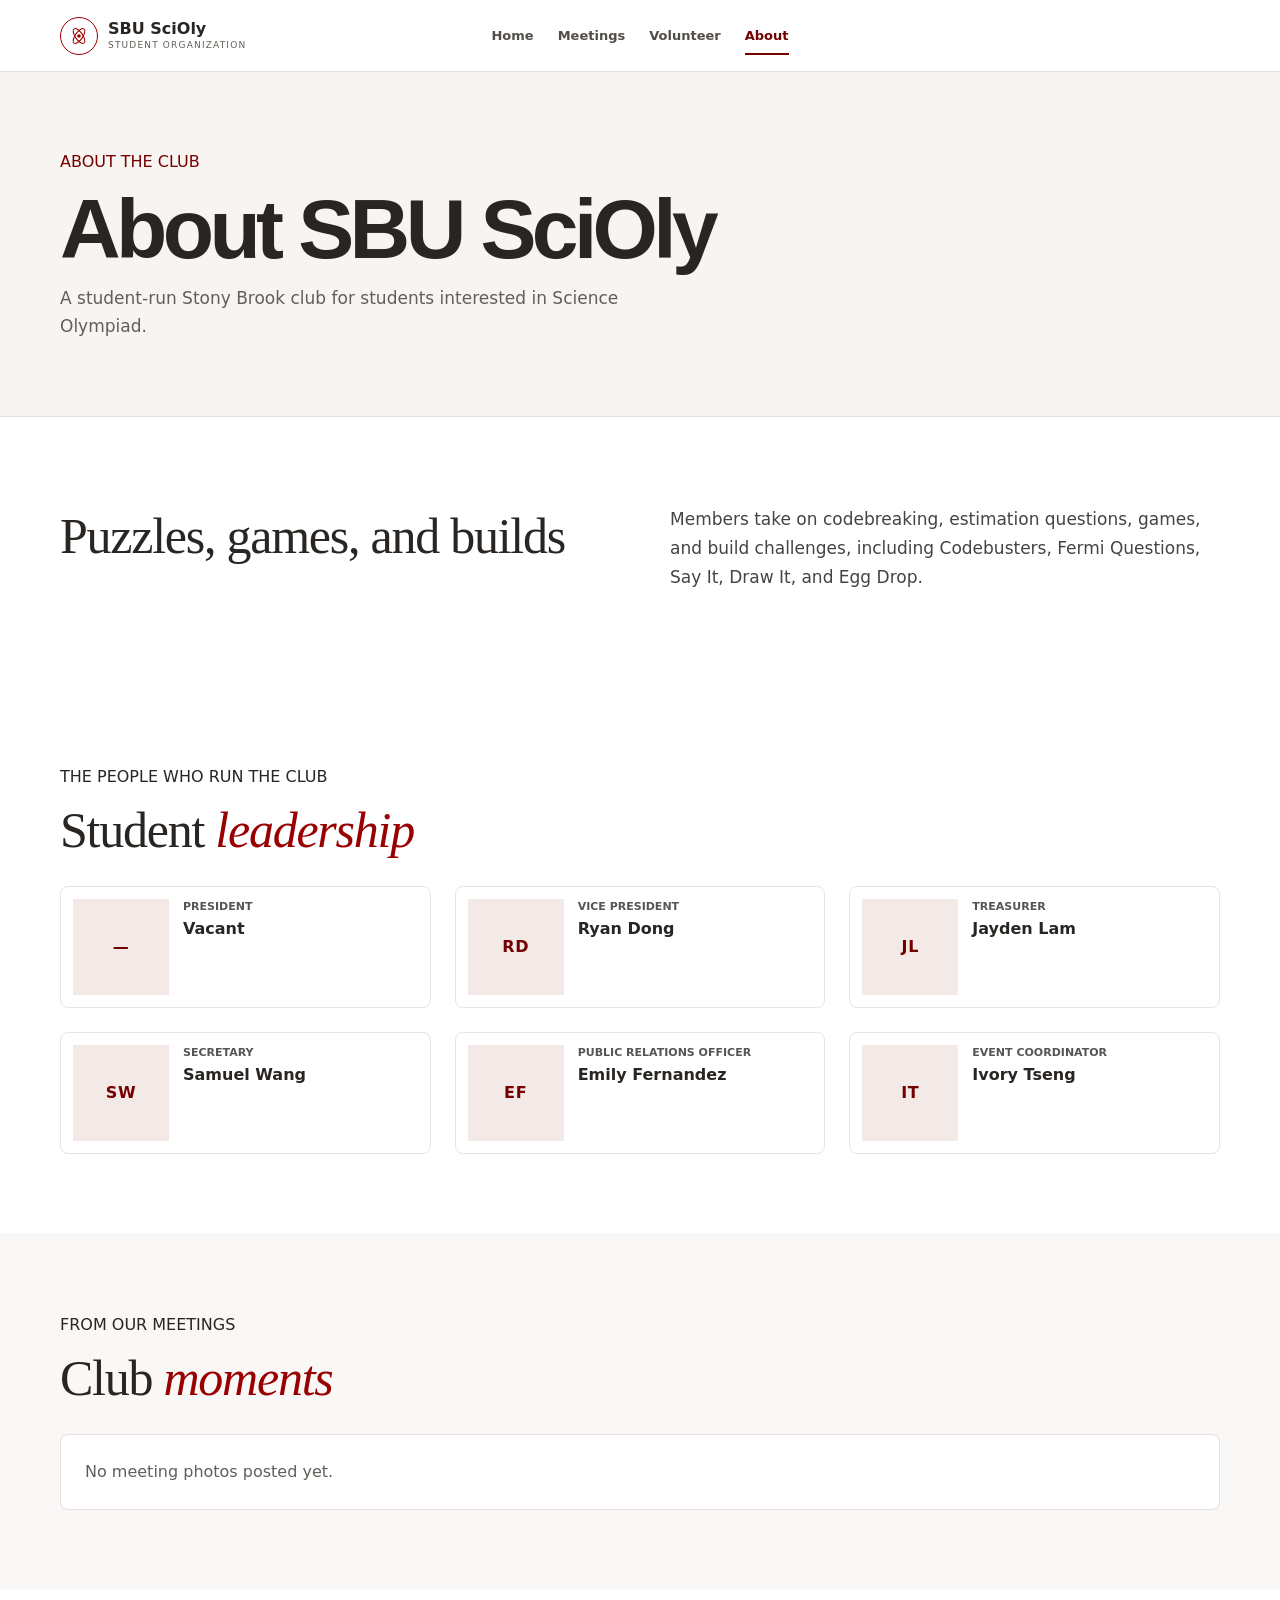
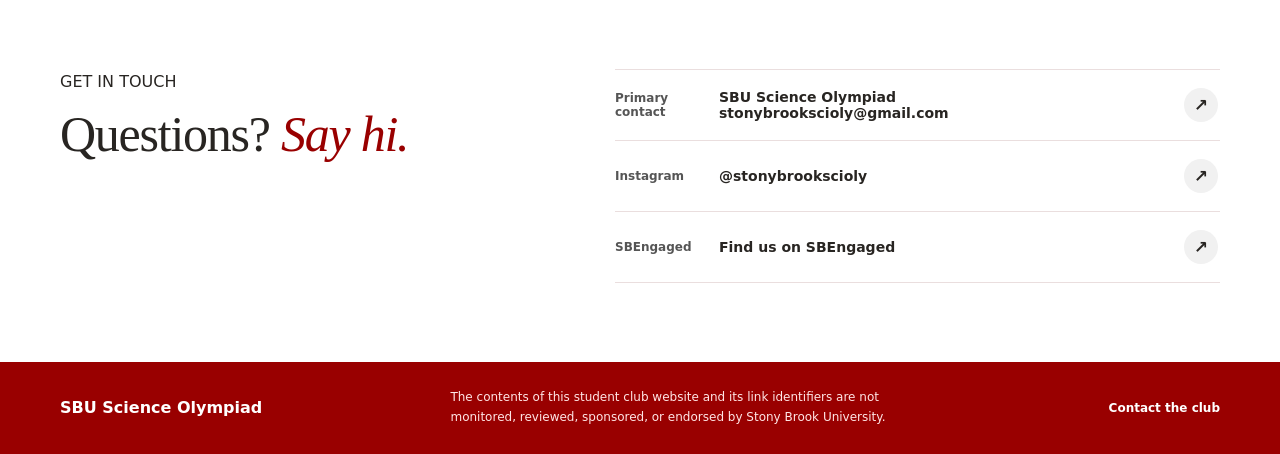
==== about.html @ 1d89c503 "website v2" ====
<!doctype html>
<html lang="en">
<head>
  <meta charset="utf-8"><meta name="viewport" content="width=device-width, initial-scale=1"><meta name="theme-color" content="#990000">
  <meta name="description" content="Meet the student leaders of SBU Science Olympiad and find ways to contact or follow the club.">
  <title>About | SBU Science Olympiad</title>
  <link rel="canonical" href="https://sbuscioly.club/about.html">
  <link rel="icon" href="./assets/favicon.svg" type="image/svg+xml"><link rel="stylesheet" href="./styles.css?v=f83a340f706c">
  <script defer src="./script.js?v=15e307775a57"></script><script defer src="./data/site.js?v=10992c5cd300"></script><script defer src="./data/officers.js?v=d4fd5090f748"></script><script defer src="./data/photos.js?v=62d3bacb96f0"></script><script defer src="./about-page.js?v=82315d81c790"></script>
</head>
<body>
  <a class="skip-link" href="#main">Skip to content</a>
  <!-- SHARED HEADER START -->
<header class="nav-shell">
  <a class="brand" href="./index.html" aria-label="SBU Science Olympiad home">
    <span class="brand-mark" aria-hidden="true"><svg viewBox="0 0 48 48" fill="none"><ellipse cx="24" cy="24" rx="19" ry="8.1" stroke="currentColor" stroke-width="2.3" transform="rotate(55 24 24)"></ellipse><ellipse cx="24" cy="24" rx="19" ry="8.1" stroke="currentColor" stroke-width="2.3" transform="rotate(-55 24 24)"></ellipse><circle cx="24" cy="24" r="4" fill="currentColor"></circle></svg></span>
    <span class="brand-name">SBU SciOly<small>Student organization</small></span>
  </a>
  <nav class="nav-links" aria-label="Main navigation">
    <a href="./index.html">Home</a>
    <a href="./meetings.html">Meetings</a>
    <a href="./volunteer.html">Volunteer</a>
    <a href="./about.html" aria-current="page">About</a>
  </nav>
  <button class="mobile-toggle" id="mobileToggle" type="button" aria-controls="mobileNav" aria-expanded="false" aria-label="Open navigation"><span></span><span></span></button>
</header>
<nav class="mobile-nav" id="mobileNav" aria-label="Mobile navigation" hidden>
  <a href="./index.html">Home</a>
  <a href="./meetings.html">Meetings</a>
  <a href="./volunteer.html">Volunteer</a>
  <a href="./about.html" aria-current="page">About</a>
</nav>
<!-- SHARED HEADER END -->
  <main id="main">
    <header class="page-intro"><div class="container"><p class="kicker">ABOUT THE CLUB</p><h1>About SBU SciOly</h1><p>A student-run Stony Brook club for students interested in Science Olympiad.</p></div></header>
    <section class="section"><div class="container about-layout"><div><h2>Puzzles, games, and builds</h2></div><div class="about-body"><p>Members take on codebreaking, estimation questions, games, and build challenges, including Codebusters, Fermi Questions, Say It, Draw It, and Egg Drop.</p></div></div></section>
    <section class="section leadership-section"><div class="container"><div class="section-heading"><p class="kicker">THE PEOPLE WHO RUN THE CLUB</p><h2>Student <em>leadership</em></h2></div><div class="officer-grid" id="officerGrid"><div class="eboard-empty"><p>Officer information will be added when it’s ready.</p></div></div></div></section>
    <section class="section photos-section" aria-labelledby="photos-title"><div class="container"><div class="section-heading"><p class="kicker">FROM OUR MEETINGS</p><h2 id="photos-title">Club <em>moments</em></h2></div><div class="photo-actual-grid" id="photoGallery"><p class="photo-gallery-empty">No meeting photos posted yet.</p></div></div></section>
    <section class="section contact-section" id="contact"><div class="container contact-layout"><div><p class="kicker">GET IN TOUCH</p><h2>Questions? <em>Say hi.</em></h2></div><div class="contact-links"><a class="contact-link" href="mailto:stonybrookscioly@gmail.com"><span>Primary contact</span><strong>SBU Science Olympiad<br>stonybrookscioly@gmail.com</strong><b aria-hidden="true">↗</b></a><a class="contact-link" href="https://www.instagram.com/stonybrookscioly/" id="instagramLink" target="_blank" rel="noopener noreferrer"><span>Instagram</span><strong>@stonybrookscioly</strong><b aria-hidden="true">↗</b></a><a class="contact-link" href="https://sbengaged.stonybrook.edu/club_signup" id="sbengagedLink" target="_blank" rel="noopener noreferrer"><span>SBEngaged</span><strong>Browse the campus club directory</strong><b aria-hidden="true">↗</b></a></div></div></section>
  </main>
  <!-- SHARED FOOTER START -->
<footer class="footer">
  <div class="container footer-inner">
    <strong>SBU Science Olympiad</strong>
    <p>The contents of this student club website and its link identifiers are not monitored, reviewed, sponsored, or endorsed by Stony Brook University.</p>
    <a href="./about.html#contact">Contact the club</a>
  </div>
</footer>
<!-- SHARED FOOTER END -->
</body>
</html>
---- styles.css ----
:root {
  --red: #990000;
  --red-dark: #750000;
  --ink: #282522;
  --muted: #625e59;
  --line: #eadede;
  --paper: #fff;
  --soft: #faf8f6;
  --wash: #f7f4f1;
  --card-radius: 8px;
  --space-1: 4px;
  --space-2: 8px;
  --space-3: 12px;
  --space-4: 16px;
  --space-6: 24px;
  --space-8: 32px;
  --space-12: 48px;
  --focus-ring: #1456a0;
  --content: 1160px;
}

*, *::before, *::after { box-sizing: border-box; }
html { scroll-behavior: smooth; scroll-padding-top: 76px; }
body { margin: 0; color: var(--ink); background: var(--paper); font-family: system-ui, -apple-system, BlinkMacSystemFont, "Segoe UI", sans-serif; -webkit-font-smoothing: antialiased; }
body.locked { overflow: hidden; }
a { color: inherit; text-decoration: none; }
button { font: inherit; cursor: pointer; }
button:disabled { cursor: default; opacity: .45; }
img { display: block; max-width: 100%; }
p, h1, h2, h3 { margin: 0; }
p { line-height: 1.65; }
a:focus-visible, button:focus-visible { outline: 3px solid var(--focus-ring); outline-offset: 3px; }
::selection { color: #fff; background: var(--red); }
[hidden] { display: none !important; }
.container { width: min(var(--content), calc(100% - 48px)); margin-inline: auto; }
.section { padding: clamp(60px, 6.2vw, 88px) 0; }

.skip-link { position: fixed; z-index: 1000; top: -70px; left: 16px; padding: 10px 14px; color: #111; background: #fff; border: 2px solid var(--red); }
.skip-link:focus { top: 8px; }

.nav-shell { position: sticky; z-index: 100; top: 0; display: grid; grid-template-columns: minmax(0, 1fr) auto minmax(0, 1fr); align-items: center; gap: 18px; width: 100%; min-height: 72px; margin: 0; padding: 8px max(24px, calc((100vw - var(--content)) / 2)); color: var(--ink); background: #fff; border: 0; border-bottom: 1px solid var(--line); border-radius: 0; }
.brand { display: flex; align-items: center; gap: 10px; white-space: nowrap; }
.brand-mark { display: grid; place-items: center; width: 38px; height: 38px; padding: 7px; color: var(--red); background: transparent; border: 1px solid currentColor; border-radius: 50%; }
.brand-name { display: flex; flex-direction: column; gap: 3px; font-size: 16px; font-weight: 700; line-height: 1.1; }
.brand-name small { color: var(--muted); font-size: 9px; font-weight: 500; letter-spacing: .13em; text-transform: uppercase; }
.nav-links { display: flex; align-items: center; justify-content: center; gap: 24px; margin: 0; padding: 0; background: transparent; border: 0; }
.nav-links a { padding: 12px 0 10px; color: #514d49; border-bottom: 2px solid transparent; font-size: 13px; font-weight: 600; }
.nav-links a:hover, .nav-links a.active, .nav-links a[aria-current="page"] { color: var(--red-dark); border-bottom-color: currentColor; }
.nav-cta { display: inline-flex; align-items: center; justify-self: end; justify-content: center; gap: 12px; min-height: 44px; padding: 0 16px; color: #fff; background: var(--red); border: 1px solid var(--red); border-radius: 5px; font-size: 12px; font-weight: 650; white-space: nowrap; transition: background-color .16s ease, border-color .16s ease, color .16s ease; }
.nav-cta:hover { color: #fff; background: var(--red-dark); border-color: var(--red-dark); }
.nav-contact { display: inline-flex; align-items: center; gap: 9px; padding: 9px 13px; color: var(--red-dark); border: 1px solid var(--red); font-size: 14px; font-weight: 600; }
.nav-contact:hover { color: #fff; background: var(--red); }
.mobile-toggle { display: none; width: 42px; height: 42px; align-items: center; justify-content: center; flex-direction: column; gap: 6px; border: 1px solid var(--line); background: #fff; border-radius: 5px; }
.mobile-toggle span { width: 19px; height: 2px; background: var(--red-dark); transition: transform .15s; }
.mobile-toggle[aria-expanded="true"] span:first-child { transform: translateY(4px) rotate(45deg); }
.mobile-toggle[aria-expanded="true"] span:last-child { transform: translateY(-4px) rotate(-45deg); }
.mobile-nav { position: fixed; z-index: 99; top: 72px; right: 0; left: 0; width: 100%; padding: 8px max(24px, calc((100vw - var(--content)) / 2)); color: var(--ink); background: #fff; border-bottom: 1px solid var(--line); }
.mobile-nav a { display: block; padding: 13px 14px; color: var(--ink); border-bottom: 1px solid var(--line); border-radius: 0; font-size: 15px; font-weight: 600; }
.mobile-nav a:last-child { border-bottom: 0; }
.mobile-nav a[aria-current="page"] { color: var(--red-dark); }
.mobile-nav .mobile-nav-cta { margin: 8px 0 4px; padding: 14px 16px; color: #fff; background: var(--red); border: 0; border-radius: 5px; text-align: center; }

.button { display: inline-flex; align-items: center; justify-content: flex-start; gap: 12px; min-height: 48px; padding: 9px 15px; border: 1px solid transparent; border-radius: 6px; font-size: 14px; font-weight: 650; transition: background-color .16s ease, color .16s ease, border-color .16s ease, transform .16s ease; }
.button:hover { transform: translateY(-1px); }
.button-primary { color: #fff; background: var(--red); }
.button-primary:hover { background: var(--red-dark); }
.button-secondary { color: var(--red-dark); background: transparent; border-color: #b97979; }
.button-secondary:hover { color: #fff; background: var(--red); border-color: var(--red); }
.button-icon { display: inline-flex; width: auto; height: auto; color: currentColor; background: transparent; border-radius: 0; font-size: 18px; line-height: 1; transition: transform .16s ease; }
.button:hover .button-icon { transform: translateX(2px); }
.text-link { padding: 10px 2px 8px; color: var(--red-dark); border-bottom: 1px solid #b88; font-size: 14px; font-weight: 600; }
.text-link span { margin-left: 8px; }

/* The same floating navigation component is used over the campus hero and content pages. */
.prisma-nav { position: absolute; z-index: 20; top: 0; left: 50%; width: min(var(--content), 100%); min-height: 76px; margin: 0; padding: 8px 0; color: #fff; background: transparent; border-bottom: 1px solid #ffffff70; border-radius: 0; transform: translateX(-50%); }
.prisma-nav .brand-mark { color: #fff; }
.prisma-nav .brand-name small { color: #f2dada; }
.prisma-nav .nav-links a { color: #fff; }
.prisma-nav .nav-links a:hover, .prisma-nav .nav-links a[aria-current="page"] { border-bottom-color: #fff; }
.prisma-nav .nav-cta { color: var(--red-dark); background: #fff; border-color: #fff; }
.prisma-nav .nav-cta:hover { color: #fff; background: var(--red); border-color: #fff; }
.prisma-nav .mobile-toggle { border-color: #ffffff90; background: transparent; }
.prisma-nav .mobile-toggle span { background: #fff; }
.prisma-hero { position: relative; isolation: isolate; display: flex; min-height: 100vh; min-height: 100svh; overflow: hidden; color: #f5f3eb; background: #111210; }
.prisma-campus { position: absolute; z-index: 0; inset: 0; margin: 0; overflow: hidden; }
.prisma-campus picture, .prisma-campus img { display: block; width: 100%; height: 100%; }
.prisma-campus img { object-fit: cover; object-position: 50% 50%; animation: prisma-campus-drift 36s ease-in-out infinite alternate; }
@keyframes prisma-campus-drift { from { transform: scale(1.03); } to { transform: scale(1.09) translate3d(-.2%, .25%, 0); } }
.prisma-photo-credit { position: absolute; z-index: 2; bottom: 14px; left: max(24px, calc((100vw - var(--content)) / 2)); max-width: calc(100% - 48px); color: #e5e1d9; font-size: 10px; line-height: 1.5; text-shadow: 0 1px 8px #000; }
.prisma-photo-credit a { text-decoration: underline; text-decoration-color: #ffffff80; text-underline-offset: 2px; }
.prisma-photo-credit a:hover { color: #fff; text-decoration-color: currentColor; }
.prisma-hero__overlay { position: absolute; z-index: 1; inset: 0; pointer-events: none; background: linear-gradient(90deg, #08090870 0%, #0a0a0a1c 48%, #08090870 100%), linear-gradient(0deg, #080908df 0%, #080908a8 24%, #08090834 56%, #08090854 100%); }
.prisma-hero__content { position: relative; z-index: 3; display: grid; grid-template-columns: minmax(0, 1fr) minmax(260px, 340px); align-items: end; gap: clamp(28px, 6vw, 84px); width: min(1440px, calc(100% - 64px)); margin: auto; padding-block: 150px clamp(44px, 7vh, 78px); }
.prisma-hero__title-block { min-width: 0; }
.prisma-hero__eyebrow { margin-bottom: clamp(14px, 2vw, 24px); color: #f0d9d8; font-size: 11px; font-weight: 650; letter-spacing: .18em; text-transform: uppercase; }
.prisma-hero__title { margin: 0; font-family: Arial, Helvetica, sans-serif; font-size: clamp(116px, 17vw, 250px); font-weight: 600; line-height: .86; letter-spacing: -.06em; }
.prisma-hero__title span { display: inline-block; padding: 0 .06em .08em 0; animation: prisma-word-arrive 420ms ease-out both; }
@keyframes prisma-word-arrive { from { opacity: 0; transform: translateY(.12em); } to { opacity: 1; transform: translateY(0); } }
.prisma-hero__support { max-width: 340px; justify-self: end; padding-bottom: 10px; }
.prisma-hero__support p { color: #e3e0d9; font-size: 14px; line-height: 1.7; text-shadow: 0 1px 10px #0009; }
.prisma-hero__support .prisma-hero__attendance { margin-top: 10px; color: #fff; font-size: 12px; }
.prisma-hero__details { display: flex; flex-wrap: wrap; gap: 6px 18px; margin-top: 18px; padding-top: 13px; color: #fff; border-top: 1px solid #ffffff75; font-size: 13px; font-weight: 650; line-height: 1.5; text-shadow: 0 1px 10px #0009; }
.prisma-hero__details span + span::before { content: "·"; margin-right: 18px; color: #f2c2c2; }
.prisma-hero__cta { display: inline-flex; align-items: center; justify-content: space-between; gap: 18px; min-height: 46px; margin-top: 22px; padding: 0 16px; color: #fff; background: var(--red); border: 1px solid var(--red); border-radius: 5px; font-size: 13px; font-weight: 650; transition: background-color .18s ease, border-color .18s ease; }
.prisma-hero__cta > span { color: currentColor; font-size: 17px; transition: transform .18s ease; }
.prisma-hero__cta:hover { background: var(--red-dark); border-color: var(--red-dark); }
.prisma-hero__cta:hover > span { transform: translateX(3px); }
.prisma-hero__cta:focus-visible { outline-color: #fff; }
.prisma-hero a:focus-visible, .prisma-nav a:focus-visible, .prisma-nav button:focus-visible { outline-color: #fff; }
.prisma-hero__secondary { display: inline-block; margin: 14px 0 0 12px; color: #fff; font-size: 13px; font-weight: 600; text-decoration: underline; text-decoration-color: #ffffff90; text-underline-offset: 4px; }
.prisma-hero__secondary:hover { text-decoration-color: currentColor; }
.home-upcoming { background: var(--wash); }
.page-intro { margin-top: 0; padding: clamp(52px, 6vw, 78px) 0; color: var(--ink); background: var(--wash); border-bottom: 1px solid var(--line); }
.page-intro .kicker { color: var(--red-dark); }
.page-intro h1 { max-width: 1000px; margin: 13px 0; font-family: Arial, Helvetica, sans-serif; font-size: clamp(46px, 7vw, 84px); font-weight: 600; line-height: .98; letter-spacing: -.055em; }
.page-intro > .container > p:last-child { max-width: 650px; color: var(--muted); font-size: 17px; line-height: 1.65; }

.section-heading { margin-bottom: 28px; }
.split-heading { display: flex; align-items: end; justify-content: space-between; gap: 30px; }
.split-heading > p { max-width: 420px; color: #555; font-size: 16px; line-height: 1.6; }
h2 { margin-top: 12px; font-family: Georgia, "Times New Roman", serif; font-size: clamp(34px, 4vw, 50px); line-height: 1.1; font-weight: 500; letter-spacing: -.025em; }
h2 em { color: var(--red); font-style: italic; }
.meeting-section, .gallery-section, .photos-section, .about-section, .contact-section { background: #fff; }
.more-link { margin-top: 22px; font-size: 15px; font-weight: 600; }
.more-link a { color: var(--red-dark); text-decoration: underline; text-underline-offset: 3px; }
.more-link a:hover { color: #4c0000; }
.text-inline-link { color: var(--red-dark); font-weight: 650; text-decoration: underline; text-underline-offset: 3px; }
.text-inline-link:hover { color: #4c0000; }
.archive-section { background: var(--wash); }
.meeting-grid { display: grid; grid-template-columns: .8fr 1.2fr; gap: 20px; align-items: stretch; }
.weekly-card { display: flex; flex-direction: column; min-height: 0; padding: 30px; background: #fff; border: 1px solid var(--line); border-top: 4px solid var(--red); border-radius: var(--card-radius); }
.weekly-big { margin: 0 0 22px; color: var(--red-dark); font-size: clamp(36px, 4vw, 50px); line-height: 1.1; font-weight: 700; letter-spacing: -.03em; }
.weekly-details { display: flex; flex-wrap: wrap; gap: 32px; margin-bottom: 22px; }
.weekly-details div { display: flex; flex-direction: column; gap: 3px; }
.weekly-details small { color: #666; font-size: 11px; font-weight: 700; letter-spacing: .06em; }
.weekly-details strong { font-size: 16px; }
.weekly-card .button { align-self: flex-start; }
.micro-note { max-width: 320px; margin-top: auto; padding-top: 24px; color: #666; font-size: 13px; }
.next-event { display: grid; grid-template-columns: 1fr .72fr; min-height: 340px; overflow: hidden; color: #fff; background: #4a1423; border: 1px solid #672536; border-radius: var(--card-radius); }
.next-copy { display: flex; flex-direction: column; align-items: flex-start; padding: 28px; }
.next-copy h3 { margin: 0 0 10px; font-size: clamp(25px, 3vw, 36px); line-height: 1.15; font-weight: 700; }
.next-copy p { color: #f0dbe0; }
.next-date { color: #fff !important; font-weight: 700; }
.next-poster { display: flex; align-items: center; justify-content: center; min-height: 340px; padding: 16px; overflow: hidden; background: #3a101c; }
.next-poster img { width: 100%; height: 100%; max-height: 350px; object-fit: contain; }
.next-pending { grid-column: 1 / -1; padding: 28px; background: var(--wash); }
.next-pending h3 { margin: 0 0 10px; font-family: Georgia, "Times New Roman", serif; font-size: clamp(26px, 3vw, 36px); line-height: 1.14; font-weight: 500; }
.next-pending p { max-width: 480px; color: var(--muted); }
.next-event:has(.next-pending) { color: var(--ink); background: var(--wash); border-color: var(--line); }
.next-event:has(.next-pending) { min-height: 220px; }
.next-event:has(.next-pending) .next-pending { padding: clamp(24px, 4vw, 38px); background: var(--wash); }
.empty-state-link { display: inline-flex; align-items: center; gap: 8px; margin-top: 20px; padding: 10px 12px; color: var(--red-dark); background: #fff; border-radius: 5px; font-size: 13px; font-weight: 650; }
.empty-state-link:hover { color: #fff; background: var(--red); }
.missing-poster { padding: 22px; color: var(--red-dark); text-align: center; font-size: 14px; }
#gbm-calendar-actions { display: flex; flex-wrap: wrap; align-items: center; gap: .65rem; margin-top: 1.25rem; }
#gbm-calendar-actions:empty { display: none; }
.calendar-label { flex-basis: 100%; font-size: .9rem; font-weight: 600; }
.calendar-link { display: inline-flex; align-items: center; justify-content: center; min-height: 42px; padding: .65rem .9rem; color: var(--red-dark); background: #fff; border: 1px solid var(--red); border-radius: 7px; font: inherit; font-size: .9rem; font-weight: 600; line-height: 1.3; text-align: center; }
.calendar-link:hover { color: #fff; background: var(--red); }
.calendar-note { flex-basis: 100%; color: #626262; font-size: .78rem; line-height: 1.5; }

.poster-grid { display: grid; grid-template-columns: repeat(3, minmax(0, 1fr)); gap: 20px; }
.poster-card { min-width: 0; }
.poster-card { transition: transform .2s ease; }
.poster-card:hover { transform: translateY(-4px); }
.poster-click { position: relative; display: block; width: 100%; aspect-ratio: 4 / 5.15; padding: 9px; overflow: hidden; background: #fff; border: 1px solid #e4d7d4; border-radius: var(--card-radius); text-align: left; transition: border-color .2s ease; }
.poster-click:hover, .poster-click:focus-visible { border-color: #a56b6b; }
.poster-image-area { position: relative; display: grid; place-items: center; width: 100%; height: 100%; overflow: hidden; background: #f3eeeb; border-radius: 7px; }
.poster-image-area img { width: 100%; height: 100%; object-fit: contain; transition: transform .28s ease; }
.poster-click:hover .poster-image-area img { transform: scale(1.025); }
.poster-cover-tint { position: absolute; inset: 0; pointer-events: none; opacity: 0; background: linear-gradient(180deg, transparent 54%, #210c13a6); transition: opacity .18s ease; }
.poster-click:hover .poster-cover-tint, .poster-click:focus-visible .poster-cover-tint { opacity: 1; }
.poster-zoom { position: absolute; right: 14px; bottom: 14px; display: grid; place-items: center; width: 38px; height: 38px; color: var(--red-dark); background: #fff; border-radius: 4px; font-size: 19px; opacity: 0; transform: translateY(5px); transition: opacity .18s ease, transform .18s ease; }
.poster-click:hover .poster-zoom, .poster-click:focus-visible .poster-zoom { opacity: 1; transform: none; }
.poster-info { display: flex; justify-content: space-between; align-items: flex-start; gap: 12px; padding: 13px 3px 2px; }
.poster-info h3 { margin-top: 4px; font-size: 17px; font-weight: 700; }
.poster-info small { color: var(--red-dark); font-size: 12px; font-weight: 700; }
.poster-info > span { max-width: 48%; padding: 5px 9px; color: #68515a; background: #f6f0ef; border: 1px solid #e9dddb; border-radius: 99px; font-size: 11px; line-height: 1.35; text-align: center; }
.gallery-empty { color: #555; }
.other-events { display: flex; flex-wrap: wrap; align-items: center; gap: 12px 20px; margin-top: 32px; padding: 18px 0; border-block: 1px solid var(--line); }
.other-events .small-label { color: #555; font-size: 12px; font-weight: 700; letter-spacing: .05em; }
.event-chip { padding: 6px 9px; color: #444; border: 1px solid var(--line); font-size: 13px; }

.poster-dialog { width: min(960px, calc(100% - 28px)); max-width: none; max-height: min(94vh, 1000px); padding: 0; overflow: hidden; color: var(--ink); background: #fff; border: 1px solid var(--line); border-radius: 14px; }
.poster-dialog::backdrop { background: #000b; }
.dialog-bar, .dialog-bottom { display: flex; align-items: center; justify-content: space-between; gap: 20px; padding: 14px 18px; }
.dialog-bar { border-bottom: 1px solid var(--line); }
.dialog-bar span { color: #666; font-size: 11px; font-weight: 700; letter-spacing: .07em; }
.dialog-bar h3 { margin: 4px 0; font-size: 19px; }
.dialog-bar small { color: #666; }
.dialog-close, .dialog-bottom button { min-height: 40px; padding: 8px 12px; background: #fff; border: 1px solid var(--line); }
.dialog-close:hover, .dialog-bottom button:hover:not(:disabled) { color: #fff; background: var(--red); border-color: var(--red); }
.dialog-image-wrap { display: grid; place-items: center; height: min(68vh, 740px); padding: 12px; background: #222; }
.dialog-image-wrap img { max-width: 100%; max-height: 100%; object-fit: contain; }
.dialog-bottom { border-top: 1px solid var(--line); }
.dialog-bottom span { color: #555; font-size: 13px; }
.dialog-bottom > div { display: flex; gap: 8px; }

.photo-grid { display: grid; grid-template-columns: 1fr 1fr; align-items: center; gap: 52px; }
.photos-section { background: var(--soft); }
.photo-grid h2 { max-width: 440px; }
.sub-copy { max-width: 470px; margin-top: 14px; color: #555; font-size: 16px; }
.photo-preview { min-height: 200px; padding: 28px; background: #fff; border: 1px solid var(--line); }
.photo-decor { display: none; }
.photo-preview strong { font-size: 20px; }
.photo-preview p { max-width: 360px; margin-top: 9px; color: #555; font-size: 14px; }
.photo-actual-grid { display: grid; grid-template-columns: repeat(2, minmax(0, 1fr)); gap: 13px; }
.photo-actual-grid figure { margin: 0; }
.photo-actual-grid img { width: 100%; aspect-ratio: 4 / 3; object-fit: cover; }
.photo-actual-grid figcaption { margin-top: 5px; color: var(--muted); font-size: 12px; }
.photo-item { min-width: 0; margin: 0; }
.photo-item img { width: 100%; aspect-ratio: 4 / 3; object-fit: cover; border-radius: 8px; }
.photo-item figcaption { margin-top: 7px; color: var(--muted); font-size: 13px; line-height: 1.5; }
.photo-gallery-empty { grid-column: 1 / -1; padding: 24px; color: var(--muted); background: #fff; border: 1px solid var(--line); border-radius: var(--card-radius); }
.photo-unavailable { display: grid; place-items: center; width: 100%; aspect-ratio: 4 / 3; color: var(--muted); background: #f3eeeb; border-radius: 8px; }

.volunteer-section { color: var(--ink); background: var(--wash); }
.volunteer-layout { display: grid; grid-template-columns: 1fr 1fr; gap: 72px; }
.volunteer-section h2 em { color: var(--red); }
.kicker-light { color: var(--red-dark); }
.volunteer-copy { max-width: 420px; margin-top: 20px; color: #555; font-size: 16px; }
.volunteer-cta { background: var(--wash); }
.volunteer-cta h2 { margin: 0 0 8px; }
.volunteer-timeline { margin-top: 12px; padding-left: 22px; border-left: 1px solid #ccc; }
.timeline-item { position: relative; margin-bottom: 16px; padding: 20px; background: #fff; border: 1px solid var(--line); border-radius: var(--card-radius); }
.timeline-item:last-child { margin-bottom: 0; }
.timeline-item::before { position: absolute; top: 27px; left: -28px; width: 11px; height: 11px; content: ""; background: var(--red); border: 2px solid #f6f6f6; border-radius: 50%; }
.timeline-top { display: flex; align-items: center; justify-content: space-between; gap: 15px; }
.timeline-top small { color: #555; font-size: 12px; font-weight: 700; }
.timeline-status { padding: 6px 10px; color: #333; background: #f7f7f7; border: 1px solid var(--line); border-radius: 99px; font-size: 12px; font-weight: 600; }
.timeline-item h3 { margin: 16px 0 7px; font-size: 22px; font-weight: 700; }
.timeline-item p, .timeline-empty { color: #555; font-size: 14px; }

.about-layout { display: grid; grid-template-columns: 1fr 1fr; gap: 60px; }
.about-body > p { padding: 8px 0 14px; color: #444; font-size: 17px; line-height: 1.7; }
.about-detail { display: flex; gap: 20px; padding: 20px 0; border-top: 1px solid var(--line); }
.about-detail > span { padding-top: 2px; color: var(--red); font-size: 16px; }
.about-detail strong { font-size: 17px; }
.about-detail p { margin-top: 7px; color: #555; font-size: 13px; }
.eboard-wrap { margin-top: 62px; padding-top: 30px; border-top: 1px solid var(--line); }
.eboard-head { display: flex; align-items: end; justify-content: space-between; gap: 25px; }
.eboard-head .kicker { font-size: 11px; }
.eboard-head h3 { margin-top: 8px; font-size: 25px; }
.coming-pill { padding: 7px 10px; color: #444; background: #f5f5f5; border: 1px solid var(--line); font-size: 12px; }
.eboard-empty { display: flex; align-items: center; gap: 16px; margin-top: 22px; padding: 22px; color: #555; background: #fff; border: 1px solid var(--line); border-radius: var(--card-radius); }
.eboard-empty span { color: var(--red); font-size: 25px; }
.eboard-empty p { font-size: 13px; }
.officer-grid:has(.officer-card) { --photo-size: 96px; display: grid; grid-template-columns: repeat(3, minmax(0, 1fr)); align-items: start; gap: 24px; margin-top: 24px; }
.officer-card { display: grid; grid-template-columns: var(--photo-size) minmax(0, 1fr); grid-template-rows: min-content min-content min-content; align-content: center; align-items: center; gap: 5px 14px; min-width: 0; min-height: var(--photo-size); padding: 12px; overflow-wrap: anywhere; background: #fff; border: 1px solid #e9e2df; border-radius: var(--card-radius); }
.officer-card img, .officer-avatar { grid-column: 1; grid-row: 1 / 4; width: var(--photo-size); height: var(--photo-size); background: #f3e9e7; }
.officer-card img { object-fit: cover; object-position: center 30%; }
.officer-avatar { display: grid; place-items: center; color: var(--red-dark); font-size: 16px; font-weight: 700; letter-spacing: .04em; }
.officer-role { grid-column: 2; grid-row: 1; color: #555; font-size: 11px; font-weight: 700; line-height: 1.4; text-transform: uppercase; }
.officer-card strong { grid-column: 2; grid-row: 2; font-size: 16px; line-height: 1.3; }
.officer-social { grid-column: 2; grid-row: 3; justify-self: start; align-self: start; margin-top: 3px; color: var(--red-dark); font-size: 12px; text-decoration: underline; text-underline-offset: 3px; }

.contact-layout { display: grid; grid-template-columns: .9fr 1.1fr; gap: 60px; }
.contact-links { border-top: 1px solid var(--line); }
.contact-link { display: grid; grid-template-columns: 90px minmax(0, 1fr) 36px; align-items: center; gap: 14px; padding: 18px 0; border-bottom: 1px solid var(--line); }
.contact-link:hover { color: var(--red); }
.contact-link > span { color: #555; font-size: 12px; font-weight: 600; }
.contact-link strong { overflow-wrap: anywhere; font-size: 14px; }
.contact-link b { display: grid; place-items: center; width: 34px; height: 34px; background: #f1f1f1; border-radius: 50%; font-size: 17px; }
.footer { padding: 26px 0; color: #fff; background: var(--red); }
.footer-inner { display: flex; align-items: center; justify-content: space-between; gap: 30px; }
.footer-inner > strong { white-space: nowrap; font-size: 16px; }
.footer-inner > strong span { color: #fff; }
.footer-inner p { max-width: 470px; color: #ffe5e5; font-size: 12px; }
.footer-inner a { white-space: nowrap; font-size: 12px; font-weight: 700; text-underline-offset: 3px; }
.footer-inner a:hover { text-decoration: underline; }

@media (max-width: 1050px) {
  .officer-grid:has(.officer-card) { grid-template-columns: repeat(2, minmax(0, 1fr)); }
}
@media (max-width: 900px) {
  .nav-shell { grid-template-columns: minmax(0, 1fr) auto; min-height: 64px; padding-inline: 24px; }
  .nav-shell .nav-links, .nav-shell .nav-cta { display: none; }
  .nav-shell .mobile-toggle { display: flex; margin-left: auto; }
  .prisma-nav { min-height: 68px; padding-inline: 24px; }
  .prisma-hero__content { grid-template-columns: 1fr; gap: 20px; width: min(1280px, calc(100% - 48px)); padding-block: 150px 52px; }
  .prisma-hero__title { font-size: clamp(96px, 16vw, 144px); letter-spacing: -.055em; }
  .prisma-hero__support { max-width: 520px; justify-self: start; padding-bottom: 0; }
  .split-heading { display: block; }
  .split-heading > p { margin-top: 14px; }
  .volunteer-layout { gap: 42px; }
}
@media (max-width: 840px) {
  .meeting-grid { grid-template-columns: 1fr; }
}
@media (max-width: 760px) {
  html { scroll-padding-top: 64px; }
  .container { width: calc(100% - 36px); }
  .section { padding: 54px 0; }
  .nav-shell { top: 0; width: 100%; min-height: 60px; margin-top: 0; padding: 6px 18px; }
  .prisma-nav { top: 0; width: 100%; min-height: 64px; padding: 6px 18px; }
  .mobile-nav { top: 60px; padding-inline: 18px; }
  .brand-name { font-size: 14px; }
  .prisma-hero__content { width: calc(100% - 36px); gap: 24px; padding-block: 132px 42px; }
  .prisma-campus img { object-position: center; }
  .prisma-hero__title { font-size: clamp(96px, 21vw, 150px); letter-spacing: -.05em; }
  .prisma-hero__support { max-width: 440px; }
  .prisma-photo-credit { bottom: 12px; left: 18px; max-width: calc(100% - 36px); font-size: 9px; }
  .prisma-hero__support p { font-size: 13px; }
  .prisma-hero__cta { margin-top: 16px; }
  .prisma-hero__secondary { margin-left: 8px; }
  .meeting-grid, .next-event, .photo-grid, .volunteer-layout, .about-layout, .contact-layout { grid-template-columns: 1fr; }
  .next-poster { min-height: 240px; max-height: 380px; }
  .next-poster img { max-height: 340px; }
  .poster-grid { grid-template-columns: repeat(2, minmax(0, 1fr)); gap: 14px; }
  .poster-info { display: block; }
  .poster-info > span { display: block; max-width: none; margin-top: 5px; text-align: left; }
  .photo-grid, .volunteer-layout, .about-layout, .contact-layout { gap: 28px; }
  .volunteer-timeline { margin-left: 6px; }
  .officer-grid:has(.officer-card) { grid-template-columns: 1fr; gap: 18px; }
  .footer-inner { align-items: flex-start; flex-direction: column; gap: 12px; }
}
@media (max-width: 420px) {
  .prisma-hero__content { padding-block: 122px 34px; }
  .prisma-hero__title { font-size: clamp(84px, 21.5vw, 108px); letter-spacing: -.045em; }
  .prisma-hero__eyebrow { margin-bottom: 18px; font-size: 9px; }
  .poster-grid { grid-template-columns: repeat(2, minmax(0, 1fr)); gap: 12px; }
  .poster-info { display: flex; }
  .contact-link { grid-template-columns: 72px minmax(0, 1fr) 32px; gap: 8px; }
  .dialog-bar, .dialog-bottom { padding: 12px; }
}
@media (max-width: 360px) {
  .prisma-hero__title { font-size: 84px; letter-spacing: -.04em; }
  .prisma-hero__secondary { display: block; margin: 12px 0 0; }
}
@media (prefers-reduced-motion: reduce) {
  html { scroll-behavior: auto; }
  *, *::before, *::after { scroll-behavior: auto !important; transition-duration: .01ms !important; animation-duration: .01ms !important; animation-iteration-count: 1 !important; }
  .prisma-campus img { animation: none; }
  .prisma-hero__title span { clip-path: none; transform: none; animation: none; }
}

@media (prefers-reduced-motion: no-preference) {
  @view-transition { navigation: auto; }
  ::view-transition-old(root) { animation: page-leave 130ms ease-out both; }
  ::view-transition-new(root) { animation: page-arrive 180ms ease-out both; }
  @keyframes page-leave { to { opacity: 0; transform: translateY(-3px); } }
  @keyframes page-arrive { from { opacity: 0; transform: translateY(4px); } to { opacity: 1; transform: translateY(0); } }
}
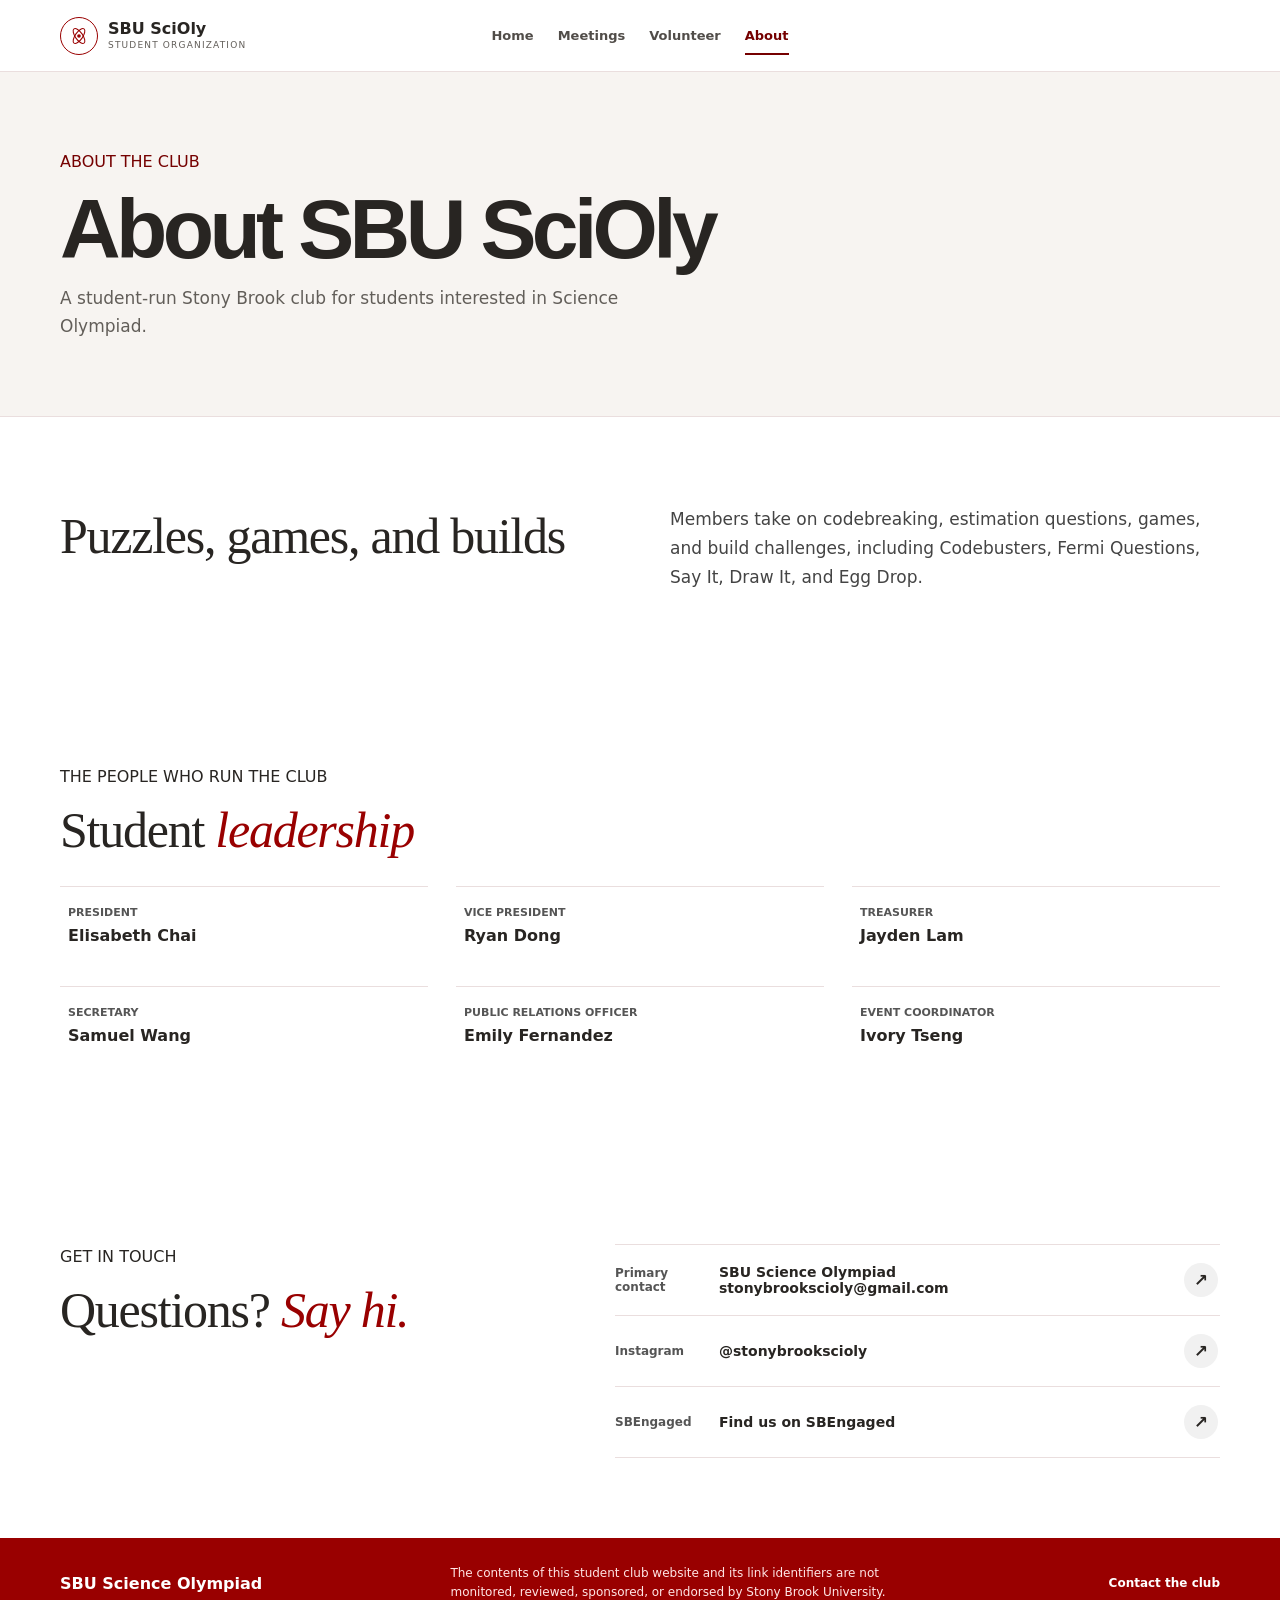
==== commit 79997087: "Improve SBUSciOly website and QA" ====
--- a/about.html
+++ b/about.html
@@ -5,8 +5,10 @@
   <meta name="description" content="Meet the student leaders of SBU Science Olympiad and find ways to contact or follow the club.">
   <title>About | SBU Science Olympiad</title>
   <link rel="canonical" href="https://sbuscioly.club/about.html">
-  <link rel="icon" href="./assets/favicon.svg" type="image/svg+xml"><link rel="stylesheet" href="./styles.css?v=f83a340f706c">
-  <script defer src="./script.js?v=15e307775a57"></script><script defer src="./data/site.js?v=10992c5cd300"></script><script defer src="./data/officers.js?v=d4fd5090f748"></script><script defer src="./data/photos.js?v=62d3bacb96f0"></script><script defer src="./about-page.js?v=82315d81c790"></script>
+  <meta property="og:type" content="website"><meta property="og:site_name" content="SBU Science Olympiad"><meta property="og:title" content="About | SBU Science Olympiad"><meta property="og:description" content="Meet the student leaders of SBU Science Olympiad and find ways to contact or follow the club."><meta property="og:url" content="https://sbuscioly.club/about.html"><meta property="og:image" content="https://sbuscioly.club/assets/social-preview.png">
+  <meta name="twitter:card" content="summary_large_image"><meta name="twitter:title" content="About | SBU Science Olympiad"><meta name="twitter:description" content="Meet the student leaders of SBU Science Olympiad and find ways to contact or follow the club."><meta name="twitter:image" content="https://sbuscioly.club/assets/social-preview.png">
+  <link rel="icon" href="./assets/favicon.svg" type="image/svg+xml"><link rel="stylesheet" href="./styles.css?v=2421b46e4455">
+  <script defer src="./script.js?v=15e307775a57"></script><script defer src="./data/site.js?v=49470de5bc08"></script><script defer src="./data/officers.js?v=a8244a7ef3ca"></script><script defer src="./data/photos.js?v=62d3bacb96f0"></script><script defer src="./about-page.js?v=ee1063ded476"></script>
 </head>
 <body>
   <a class="skip-link" href="#main">Skip to content</a>
@@ -35,8 +37,8 @@
     <header class="page-intro"><div class="container"><p class="kicker">ABOUT THE CLUB</p><h1>About SBU SciOly</h1><p>A student-run Stony Brook club for students interested in Science Olympiad.</p></div></header>
     <section class="section"><div class="container about-layout"><div><h2>Puzzles, games, and builds</h2></div><div class="about-body"><p>Members take on codebreaking, estimation questions, games, and build challenges, including Codebusters, Fermi Questions, Say It, Draw It, and Egg Drop.</p></div></div></section>
     <section class="section leadership-section"><div class="container"><div class="section-heading"><p class="kicker">THE PEOPLE WHO RUN THE CLUB</p><h2>Student <em>leadership</em></h2></div><div class="officer-grid" id="officerGrid"><div class="eboard-empty"><p>Officer information will be added when it’s ready.</p></div></div></div></section>
-    <section class="section photos-section" aria-labelledby="photos-title"><div class="container"><div class="section-heading"><p class="kicker">FROM OUR MEETINGS</p><h2 id="photos-title">Club <em>moments</em></h2></div><div class="photo-actual-grid" id="photoGallery"><p class="photo-gallery-empty">No meeting photos posted yet.</p></div></div></section>
-    <section class="section contact-section" id="contact"><div class="container contact-layout"><div><p class="kicker">GET IN TOUCH</p><h2>Questions? <em>Say hi.</em></h2></div><div class="contact-links"><a class="contact-link" href="mailto:stonybrookscioly@gmail.com"><span>Primary contact</span><strong>SBU Science Olympiad<br>stonybrookscioly@gmail.com</strong><b aria-hidden="true">↗</b></a><a class="contact-link" href="https://www.instagram.com/stonybrookscioly/" id="instagramLink" target="_blank" rel="noopener noreferrer"><span>Instagram</span><strong>@stonybrookscioly</strong><b aria-hidden="true">↗</b></a><a class="contact-link" href="https://sbengaged.stonybrook.edu/club_signup" id="sbengagedLink" target="_blank" rel="noopener noreferrer"><span>SBEngaged</span><strong>Browse the campus club directory</strong><b aria-hidden="true">↗</b></a></div></div></section>
+    <section class="section photos-section" id="photoSection" aria-labelledby="photos-title" hidden><div class="container"><div class="section-heading"><p class="kicker">FROM OUR MEETINGS</p><h2 id="photos-title">Club <em>moments</em></h2></div><div class="photo-actual-grid" id="photoGallery"><p class="photo-gallery-empty">No meeting photos posted yet.</p></div></div></section>
+    <section class="section contact-section" id="contact"><div class="container contact-layout"><div><p class="kicker">GET IN TOUCH</p><h2>Questions? <em>Say hi.</em></h2></div><div class="contact-links"><a class="contact-link" href="mailto:stonybrookscioly@gmail.com"><span>Primary contact</span><strong>SBU Science Olympiad<br>stonybrookscioly@gmail.com</strong><b aria-hidden="true">↗</b></a><a class="contact-link" href="https://www.instagram.com/stonybrookscioly/" id="instagramLink" target="_blank" rel="noopener noreferrer"><span>Instagram</span><strong>@stonybrookscioly</strong><b aria-hidden="true">↗</b></a><a class="contact-link" href="https://sbengaged.stonybrook.edu/feeds?type=club&amp;type_id=35876&amp;tab=about" id="sbengagedLink" target="_blank" rel="noopener noreferrer"><span>SBEngaged</span><strong>Browse the campus club directory</strong><b aria-hidden="true">↗</b></a></div></div></section>
   </main>
   <!-- SHARED FOOTER START -->
 <footer class="footer">
--- a/styles.css
+++ b/styles.css
@@ -81,7 +81,7 @@
 .prisma-nav .nav-cta:hover { color: #fff; background: var(--red); border-color: #fff; }
 .prisma-nav .mobile-toggle { border-color: #ffffff90; background: transparent; }
 .prisma-nav .mobile-toggle span { background: #fff; }
-.prisma-hero { position: relative; isolation: isolate; display: flex; min-height: 100vh; min-height: 100svh; overflow: hidden; color: #f5f3eb; background: #111210; }
+.prisma-hero { position: relative; isolation: isolate; display: flex; min-height: min(88vh, 820px); min-height: min(88svh, 820px); overflow: hidden; color: #f5f3eb; background: #111210; }
 .prisma-campus { position: absolute; z-index: 0; inset: 0; margin: 0; overflow: hidden; }
 .prisma-campus picture, .prisma-campus img { display: block; width: 100%; height: 100%; }
 .prisma-campus img { object-fit: cover; object-position: 50% 50%; animation: prisma-campus-drift 36s ease-in-out infinite alternate; }
@@ -99,6 +99,7 @@
 .prisma-hero__support { max-width: 340px; justify-self: end; padding-bottom: 10px; }
 .prisma-hero__support p { color: #e3e0d9; font-size: 14px; line-height: 1.7; text-shadow: 0 1px 10px #0009; }
 .prisma-hero__support .prisma-hero__attendance { margin-top: 10px; color: #fff; font-size: 12px; }
+.prisma-hero__support .prisma-hero__schedule-note { margin-top: 4px; color: #e3e0d9; font-size: 11px; }
 .prisma-hero__details { display: flex; flex-wrap: wrap; gap: 6px 18px; margin-top: 18px; padding-top: 13px; color: #fff; border-top: 1px solid #ffffff75; font-size: 13px; font-weight: 650; line-height: 1.5; text-shadow: 0 1px 10px #0009; }
 .prisma-hero__details span + span::before { content: "·"; margin-right: 18px; color: #f2c2c2; }
 .prisma-hero__cta { display: inline-flex; align-items: center; justify-content: space-between; gap: 18px; min-height: 46px; margin-top: 22px; padding: 0 16px; color: #fff; background: var(--red); border: 1px solid var(--red); border-radius: 5px; font-size: 13px; font-weight: 650; transition: background-color .18s ease, border-color .18s ease; }
@@ -109,6 +110,13 @@
 .prisma-hero a:focus-visible, .prisma-nav a:focus-visible, .prisma-nav button:focus-visible { outline-color: #fff; }
 .prisma-hero__secondary { display: inline-block; margin: 14px 0 0 12px; color: #fff; font-size: 13px; font-weight: 600; text-decoration: underline; text-decoration-color: #ffffff90; text-underline-offset: 4px; }
 .prisma-hero__secondary:hover { text-decoration-color: currentColor; }
+
+.home-activities { background: var(--wash); border-block: 1px solid var(--line); }
+.home-activities__layout { display: grid; grid-template-columns: .8fr 1.2fr; align-items: start; gap: 32px; }
+.home-activities h2 { max-width: 380px; font-family: Georgia, "Times New Roman", serif; font-size: clamp(27px, 3.5vw, 38px); font-weight: 500; line-height: 1.12; }
+.home-activities p { max-width: 640px; color: #444; font-size: 18px; line-height: 1.55; }
+.text-inline-link { display: inline-block; margin-top: 16px; color: var(--red-dark); border-bottom: 1px solid #b88; font-size: 14px; font-weight: 600; text-underline-offset: 4px; }
+.text-inline-link:hover { border-bottom-color: currentColor; }
 .home-upcoming { background: var(--wash); }
 .page-intro { margin-top: 0; padding: clamp(52px, 6vw, 78px) 0; color: var(--ink); background: var(--wash); border-bottom: 1px solid var(--line); }
 .page-intro .kicker { color: var(--red-dark); }
@@ -245,16 +253,15 @@
 .eboard-empty { display: flex; align-items: center; gap: 16px; margin-top: 22px; padding: 22px; color: #555; background: #fff; border: 1px solid var(--line); border-radius: var(--card-radius); }
 .eboard-empty span { color: var(--red); font-size: 25px; }
 .eboard-empty p { font-size: 13px; }
-.officer-grid:has(.officer-card) { --photo-size: 96px; display: grid; grid-template-columns: repeat(3, minmax(0, 1fr)); align-items: start; gap: 24px; margin-top: 24px; }
-.officer-card { display: grid; grid-template-columns: var(--photo-size) minmax(0, 1fr); grid-template-rows: min-content min-content min-content; align-content: center; align-items: center; gap: 5px 14px; min-width: 0; min-height: var(--photo-size); padding: 12px; overflow-wrap: anywhere; background: #fff; border: 1px solid #e9e2df; border-radius: var(--card-radius); }
-.officer-card img, .officer-avatar { grid-column: 1; grid-row: 1 / 4; width: var(--photo-size); height: var(--photo-size); background: #f3e9e7; }
-.officer-card img { object-fit: cover; object-position: center 30%; }
-.officer-avatar { display: grid; place-items: center; color: var(--red-dark); font-size: 16px; font-weight: 700; letter-spacing: .04em; }
-.officer-role { grid-column: 2; grid-row: 1; color: #555; font-size: 11px; font-weight: 700; line-height: 1.4; text-transform: uppercase; }
-.officer-card strong { grid-column: 2; grid-row: 2; font-size: 16px; line-height: 1.3; }
-.officer-social { grid-column: 2; grid-row: 3; justify-self: start; align-self: start; margin-top: 3px; color: var(--red-dark); font-size: 12px; text-decoration: underline; text-underline-offset: 3px; }
+.officer-grid:has(.officer-card) { display: grid; grid-template-columns: repeat(3, minmax(0, 1fr)); align-items: start; gap: 0 28px; margin-top: 24px; }
+.officer-card { display: flex; flex-direction: column; align-items: flex-start; gap: 6px; min-width: 0; min-height: 100px; padding: 18px 8px; overflow-wrap: anywhere; border-top: 1px solid var(--line); }
+.officer-card img { width: 76px; height: 76px; margin-bottom: 5px; object-fit: cover; object-position: center 30%; border-radius: 50%; }
+.officer-role { color: #555; font-size: 11px; font-weight: 700; line-height: 1.4; text-transform: uppercase; }
+.officer-card strong { font-size: 16px; line-height: 1.3; }
+.officer-social { margin-top: 3px; color: var(--red-dark); font-size: 12px; text-decoration: underline; text-underline-offset: 3px; }
 
 .contact-layout { display: grid; grid-template-columns: .9fr 1.1fr; gap: 60px; }
+.meeting-connections-intro { max-width: 360px; margin-top: 16px; color: var(--muted); }
 .contact-links { border-top: 1px solid var(--line); }
 .contact-link { display: grid; grid-template-columns: 90px minmax(0, 1fr) 36px; align-items: center; gap: 14px; padding: 18px 0; border-bottom: 1px solid var(--line); }
 .contact-link:hover { color: var(--red); }
@@ -282,6 +289,7 @@
   .prisma-hero__support { max-width: 520px; justify-self: start; padding-bottom: 0; }
   .split-heading { display: block; }
   .split-heading > p { margin-top: 14px; }
+  .home-activities__layout { grid-template-columns: 1fr; gap: 18px; }
   .volunteer-layout { gap: 42px; }
 }
 @media (max-width: 840px) {
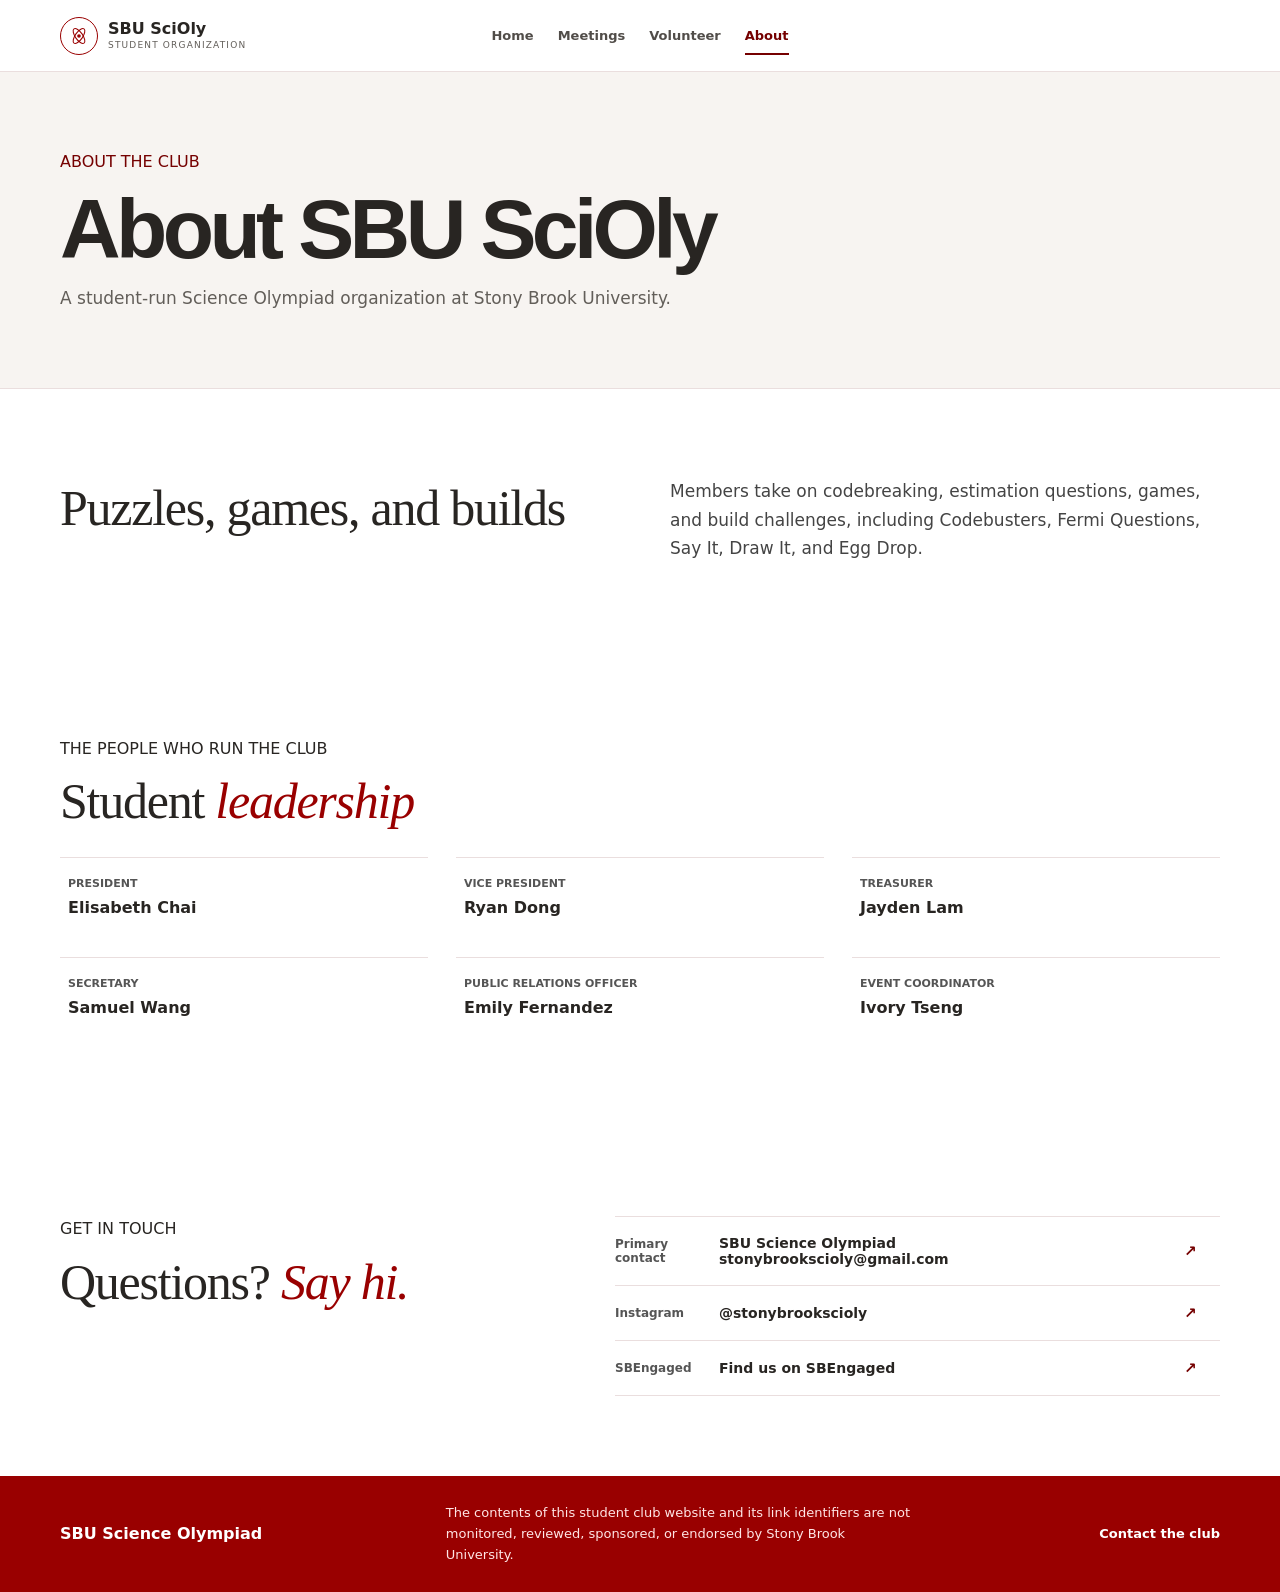
==== commit 0f194ce2: "minor ui/ux fixes + some bug fixes" ====
--- a/about.html
+++ b/about.html
@@ -7,8 +7,8 @@
   <link rel="canonical" href="https://sbuscioly.club/about.html">
   <meta property="og:type" content="website"><meta property="og:site_name" content="SBU Science Olympiad"><meta property="og:title" content="About | SBU Science Olympiad"><meta property="og:description" content="Meet the student leaders of SBU Science Olympiad and find ways to contact or follow the club."><meta property="og:url" content="https://sbuscioly.club/about.html"><meta property="og:image" content="https://sbuscioly.club/assets/social-preview.png">
   <meta name="twitter:card" content="summary_large_image"><meta name="twitter:title" content="About | SBU Science Olympiad"><meta name="twitter:description" content="Meet the student leaders of SBU Science Olympiad and find ways to contact or follow the club."><meta name="twitter:image" content="https://sbuscioly.club/assets/social-preview.png">
-  <link rel="icon" href="./assets/favicon.svg" type="image/svg+xml"><link rel="stylesheet" href="./styles.css?v=2421b46e4455">
-  <script defer src="./script.js?v=15e307775a57"></script><script defer src="./data/site.js?v=49470de5bc08"></script><script defer src="./data/officers.js?v=a8244a7ef3ca"></script><script defer src="./data/photos.js?v=62d3bacb96f0"></script><script defer src="./about-page.js?v=ee1063ded476"></script>
+  <link rel="icon" href="./assets/favicon.svg" type="image/svg+xml"><link rel="stylesheet" href="./styles.css?v=3439718c6012">
+  <script defer src="./script.js?v=15e307775a57"></script><script defer src="./data/site.js?v=b73545c479e9"></script><script defer src="./data/officers.js?v=f442911a9b8c"></script><script defer src="./data/photos.js?v=62d3bacb96f0"></script><script defer src="./about-page.js?v=ee1063ded476"></script>
 </head>
 <body>
   <a class="skip-link" href="#main">Skip to content</a>
@@ -34,11 +34,18 @@
 </nav>
 <!-- SHARED HEADER END -->
   <main id="main">
-    <header class="page-intro"><div class="container"><p class="kicker">ABOUT THE CLUB</p><h1>About SBU SciOly</h1><p>A student-run Stony Brook club for students interested in Science Olympiad.</p></div></header>
+    <header class="page-intro"><div class="container"><p class="kicker">ABOUT THE CLUB</p><h1>About SBU SciOly</h1><p>A student-run Science Olympiad organization at Stony Brook University.</p></div></header>
     <section class="section"><div class="container about-layout"><div><h2>Puzzles, games, and builds</h2></div><div class="about-body"><p>Members take on codebreaking, estimation questions, games, and build challenges, including Codebusters, Fermi Questions, Say It, Draw It, and Egg Drop.</p></div></div></section>
-    <section class="section leadership-section"><div class="container"><div class="section-heading"><p class="kicker">THE PEOPLE WHO RUN THE CLUB</p><h2>Student <em>leadership</em></h2></div><div class="officer-grid" id="officerGrid"><div class="eboard-empty"><p>Officer information will be added when it’s ready.</p></div></div></div></section>
+    <section class="section leadership-section"><div class="container"><div class="section-heading"><p class="kicker">THE PEOPLE WHO RUN THE CLUB</p><h2>Student <em>leadership</em></h2></div><div class="officer-grid" id="officerGrid"><!-- GENERATED OFFICERS START -->
+<article class="officer-card"><small class="officer-role">President</small><strong>Elisabeth Chai</strong></article>
+<article class="officer-card"><small class="officer-role">Vice President</small><strong>Ryan Dong</strong></article>
+<article class="officer-card"><small class="officer-role">Treasurer</small><strong>Jayden Lam</strong></article>
+<article class="officer-card"><small class="officer-role">Secretary</small><strong>Samuel Wang</strong></article>
+<article class="officer-card"><small class="officer-role">Public Relations Officer</small><strong>Emily Fernandez</strong></article>
+<article class="officer-card"><small class="officer-role">Event Coordinator</small><strong>Ivory Tseng</strong></article>
+<!-- GENERATED OFFICERS END --></div></div></section>
     <section class="section photos-section" id="photoSection" aria-labelledby="photos-title" hidden><div class="container"><div class="section-heading"><p class="kicker">FROM OUR MEETINGS</p><h2 id="photos-title">Club <em>moments</em></h2></div><div class="photo-actual-grid" id="photoGallery"><p class="photo-gallery-empty">No meeting photos posted yet.</p></div></div></section>
-    <section class="section contact-section" id="contact"><div class="container contact-layout"><div><p class="kicker">GET IN TOUCH</p><h2>Questions? <em>Say hi.</em></h2></div><div class="contact-links"><a class="contact-link" href="mailto:stonybrookscioly@gmail.com"><span>Primary contact</span><strong>SBU Science Olympiad<br>stonybrookscioly@gmail.com</strong><b aria-hidden="true">↗</b></a><a class="contact-link" href="https://www.instagram.com/stonybrookscioly/" id="instagramLink" target="_blank" rel="noopener noreferrer"><span>Instagram</span><strong>@stonybrookscioly</strong><b aria-hidden="true">↗</b></a><a class="contact-link" href="https://sbengaged.stonybrook.edu/feeds?type=club&amp;type_id=35876&amp;tab=about" id="sbengagedLink" target="_blank" rel="noopener noreferrer"><span>SBEngaged</span><strong>Browse the campus club directory</strong><b aria-hidden="true">↗</b></a></div></div></section>
+    <section class="section contact-section" id="contact"><div class="container contact-layout"><div><p class="kicker">GET IN TOUCH</p><h2>Questions? <em>Say hi.</em></h2></div><div class="contact-links"><a class="contact-link" href="mailto:stonybrookscioly@gmail.com"><span>Primary contact</span><strong>SBU Science Olympiad<br>stonybrookscioly@gmail.com</strong><b aria-hidden="true">↗</b></a><a class="contact-link" href="https://www.instagram.com/stonybrookscioly/" id="instagramLink" data-site-link="instagram" target="_blank" rel="noopener noreferrer"><span>Instagram</span><strong>@stonybrookscioly</strong><b aria-hidden="true">↗</b></a><a class="contact-link" href="https://sbengaged.stonybrook.edu/feeds?type=club&amp;type_id=35876&amp;tab=about" id="sbengagedLink" data-site-link="sbengaged" target="_blank" rel="noopener noreferrer"><span>SBEngaged</span><strong>Browse the campus club directory</strong><b aria-hidden="true">↗</b></a></div></div></section>
   </main>
   <!-- SHARED FOOTER START -->
 <footer class="footer">
--- a/styles.css
+++ b/styles.css
@@ -81,28 +81,28 @@
 .prisma-nav .nav-cta:hover { color: #fff; background: var(--red); border-color: #fff; }
 .prisma-nav .mobile-toggle { border-color: #ffffff90; background: transparent; }
 .prisma-nav .mobile-toggle span { background: #fff; }
-.prisma-hero { position: relative; isolation: isolate; display: flex; min-height: min(88vh, 820px); min-height: min(88svh, 820px); overflow: hidden; color: #f5f3eb; background: #111210; }
+.prisma-hero { position: relative; isolation: isolate; display: flex; min-height: min(78vh, 760px); min-height: min(78svh, 760px); overflow: hidden; color: #f5f3eb; background: #111210; }
 .prisma-campus { position: absolute; z-index: 0; inset: 0; margin: 0; overflow: hidden; }
 .prisma-campus picture, .prisma-campus img { display: block; width: 100%; height: 100%; }
-.prisma-campus img { object-fit: cover; object-position: 50% 50%; animation: prisma-campus-drift 36s ease-in-out infinite alternate; }
-@keyframes prisma-campus-drift { from { transform: scale(1.03); } to { transform: scale(1.09) translate3d(-.2%, .25%, 0); } }
-.prisma-photo-credit { position: absolute; z-index: 2; bottom: 14px; left: max(24px, calc((100vw - var(--content)) / 2)); max-width: calc(100% - 48px); color: #e5e1d9; font-size: 10px; line-height: 1.5; text-shadow: 0 1px 8px #000; }
+.prisma-campus img { object-fit: cover; object-position: 50% 50%; }
+.prisma-photo-credit { position: absolute; z-index: 2; bottom: 14px; left: max(24px, calc((100vw - var(--content)) / 2)); max-width: calc(100% - 48px); color: #e5e1d9; font-size: 12px; line-height: 1.5; text-shadow: 0 1px 8px #000; }
 .prisma-photo-credit a { text-decoration: underline; text-decoration-color: #ffffff80; text-underline-offset: 2px; }
 .prisma-photo-credit a:hover { color: #fff; text-decoration-color: currentColor; }
 .prisma-hero__overlay { position: absolute; z-index: 1; inset: 0; pointer-events: none; background: linear-gradient(90deg, #08090870 0%, #0a0a0a1c 48%, #08090870 100%), linear-gradient(0deg, #080908df 0%, #080908a8 24%, #08090834 56%, #08090854 100%); }
-.prisma-hero__content { position: relative; z-index: 3; display: grid; grid-template-columns: minmax(0, 1fr) minmax(260px, 340px); align-items: end; gap: clamp(28px, 6vw, 84px); width: min(1440px, calc(100% - 64px)); margin: auto; padding-block: 150px clamp(44px, 7vh, 78px); }
+.prisma-hero__content { position: relative; z-index: 3; display: grid; grid-template-columns: minmax(0, 1fr) minmax(300px, 380px); align-items: end; gap: clamp(28px, 6vw, 84px); width: min(1440px, calc(100% - 64px)); margin: auto; padding-block: 150px clamp(44px, 7vh, 78px); }
 .prisma-hero__title-block { min-width: 0; }
-.prisma-hero__eyebrow { margin-bottom: clamp(14px, 2vw, 24px); color: #f0d9d8; font-size: 11px; font-weight: 650; letter-spacing: .18em; text-transform: uppercase; }
-.prisma-hero__title { margin: 0; font-family: Arial, Helvetica, sans-serif; font-size: clamp(116px, 17vw, 250px); font-weight: 600; line-height: .86; letter-spacing: -.06em; }
+.prisma-hero__eyebrow { margin-bottom: clamp(14px, 2vw, 24px); color: #f0d9d8; font-size: 12px; font-weight: 650; letter-spacing: .14em; text-transform: uppercase; }
+.prisma-hero__title { margin: 0; font-family: Arial, Helvetica, sans-serif; font-size: clamp(108px, 13.5vw, 188px); font-weight: 600; line-height: .86; letter-spacing: -.06em; }
 .prisma-hero__title span { display: inline-block; padding: 0 .06em .08em 0; animation: prisma-word-arrive 420ms ease-out both; }
+.prisma-hero__descriptor { max-width: 420px; margin: 12px 0 0; color: #f2efea; font-family: Georgia, "Times New Roman", serif; font-size: clamp(21px, 2.2vw, 28px); line-height: 1.2; text-shadow: 0 1px 10px #0009; }
 @keyframes prisma-word-arrive { from { opacity: 0; transform: translateY(.12em); } to { opacity: 1; transform: translateY(0); } }
-.prisma-hero__support { max-width: 340px; justify-self: end; padding-bottom: 10px; }
-.prisma-hero__support p { color: #e3e0d9; font-size: 14px; line-height: 1.7; text-shadow: 0 1px 10px #0009; }
-.prisma-hero__support .prisma-hero__attendance { margin-top: 10px; color: #fff; font-size: 12px; }
-.prisma-hero__support .prisma-hero__schedule-note { margin-top: 4px; color: #e3e0d9; font-size: 11px; }
-.prisma-hero__details { display: flex; flex-wrap: wrap; gap: 6px 18px; margin-top: 18px; padding-top: 13px; color: #fff; border-top: 1px solid #ffffff75; font-size: 13px; font-weight: 650; line-height: 1.5; text-shadow: 0 1px 10px #0009; }
+.prisma-hero__support { max-width: 380px; justify-self: end; padding-bottom: 10px; }
+.prisma-hero__support p { color: #e3e0d9; font-size: 16px; line-height: 1.6; text-shadow: 0 1px 10px #0009; }
+.prisma-hero__support .prisma-hero__attendance { margin-top: 10px; color: #fff; font-size: 14px; }
+.prisma-hero__support .prisma-hero__schedule-note { margin-top: 4px; color: #e3e0d9; font-size: 14px; }
+.prisma-hero__details { display: flex; flex-wrap: wrap; gap: 6px 18px; margin-top: 18px; padding-top: 13px; color: #fff; border-top: 1px solid #ffffff75; font-size: 14px; font-weight: 650; line-height: 1.5; text-shadow: 0 1px 10px #0009; }
 .prisma-hero__details span + span::before { content: "·"; margin-right: 18px; color: #f2c2c2; }
-.prisma-hero__cta { display: inline-flex; align-items: center; justify-content: space-between; gap: 18px; min-height: 46px; margin-top: 22px; padding: 0 16px; color: #fff; background: var(--red); border: 1px solid var(--red); border-radius: 5px; font-size: 13px; font-weight: 650; transition: background-color .18s ease, border-color .18s ease; }
+.prisma-hero__cta { display: inline-flex; align-items: center; justify-content: space-between; gap: 18px; min-height: 48px; margin-top: 22px; padding: 0 16px; color: #fff; background: var(--red); border: 1px solid var(--red); border-radius: 5px; font-size: 14px; font-weight: 650; transition: background-color .18s ease, border-color .18s ease; }
 .prisma-hero__cta > span { color: currentColor; font-size: 17px; transition: transform .18s ease; }
 .prisma-hero__cta:hover { background: var(--red-dark); border-color: var(--red-dark); }
 .prisma-hero__cta:hover > span { transform: translateX(3px); }
@@ -122,6 +122,16 @@
 .page-intro .kicker { color: var(--red-dark); }
 .page-intro h1 { max-width: 1000px; margin: 13px 0; font-family: Arial, Helvetica, sans-serif; font-size: clamp(46px, 7vw, 84px); font-weight: 600; line-height: .98; letter-spacing: -.055em; }
 .page-intro > .container > p:last-child { max-width: 650px; color: var(--muted); font-size: 17px; line-height: 1.65; }
+@media (min-width: 761px) {
+  .meetings-intro { padding-block: 38px 42px; }
+  .meetings-intro h1 { font-size: clamp(46px, 5.6vw, 68px); }
+}
+.schedule-change-notice { margin: 0 0 24px; padding: 12px 16px; color: var(--ink); background: var(--wash); border-left: 3px solid var(--red); font-size: 15px; line-height: 1.5; }
+.prisma-hero .schedule-change-notice { color: #fff; background: #111a; border-left-color: #f2d1d1; }
+.event-static-note { color: var(--muted); font-size: 14px; }
+.event-static-list { display: grid; gap: 8px; margin: 16px 0 0; padding-left: 20px; color: var(--ink); font-size: 14px; }
+#schedule.section { padding-top: clamp(42px, 4vw, 54px); }
+#schedule .section-heading { margin-bottom: 18px; }
 
 .section-heading { margin-bottom: 28px; }
 .split-heading { display: flex; align-items: end; justify-content: space-between; gap: 30px; }
@@ -155,10 +165,8 @@
 .next-pending h3 { margin: 0 0 10px; font-family: Georgia, "Times New Roman", serif; font-size: clamp(26px, 3vw, 36px); line-height: 1.14; font-weight: 500; }
 .next-pending p { max-width: 480px; color: var(--muted); }
 .next-event:has(.next-pending) { color: var(--ink); background: var(--wash); border-color: var(--line); }
-.next-event:has(.next-pending) { min-height: 220px; }
+.next-event:has(.next-pending) { min-height: 160px; }
 .next-event:has(.next-pending) .next-pending { padding: clamp(24px, 4vw, 38px); background: var(--wash); }
-.empty-state-link { display: inline-flex; align-items: center; gap: 8px; margin-top: 20px; padding: 10px 12px; color: var(--red-dark); background: #fff; border-radius: 5px; font-size: 13px; font-weight: 650; }
-.empty-state-link:hover { color: #fff; background: var(--red); }
 .missing-poster { padding: 22px; color: var(--red-dark); text-align: center; font-size: 14px; }
 #gbm-calendar-actions { display: flex; flex-wrap: wrap; align-items: center; gap: .65rem; margin-top: 1.25rem; }
 #gbm-calendar-actions:empty { display: none; }
@@ -229,6 +237,7 @@
 .volunteer-copy { max-width: 420px; margin-top: 20px; color: #555; font-size: 16px; }
 .volunteer-cta { background: var(--wash); }
 .volunteer-cta h2 { margin: 0 0 8px; }
+.volunteer-cta p { max-width: 620px; margin-bottom: 16px; color: var(--muted); font-size: 16px; }
 .volunteer-timeline { margin-top: 12px; padding-left: 22px; border-left: 1px solid #ccc; }
 .timeline-item { position: relative; margin-bottom: 16px; padding: 20px; background: #fff; border: 1px solid var(--line); border-radius: var(--card-radius); }
 .timeline-item:last-child { margin-bottom: 0; }
@@ -267,13 +276,13 @@
 .contact-link:hover { color: var(--red); }
 .contact-link > span { color: #555; font-size: 12px; font-weight: 600; }
 .contact-link strong { overflow-wrap: anywhere; font-size: 14px; }
-.contact-link b { display: grid; place-items: center; width: 34px; height: 34px; background: #f1f1f1; border-radius: 50%; font-size: 17px; }
+.contact-link b { display: block; width: auto; height: auto; color: var(--red-dark); background: transparent; border-radius: 0; font-size: 15px; }
 .footer { padding: 26px 0; color: #fff; background: var(--red); }
 .footer-inner { display: flex; align-items: center; justify-content: space-between; gap: 30px; }
 .footer-inner > strong { white-space: nowrap; font-size: 16px; }
 .footer-inner > strong span { color: #fff; }
-.footer-inner p { max-width: 470px; color: #ffe5e5; font-size: 12px; }
-.footer-inner a { white-space: nowrap; font-size: 12px; font-weight: 700; text-underline-offset: 3px; }
+.footer-inner p { max-width: 470px; color: #ffe5e5; font-size: 13px; }
+.footer-inner a { white-space: nowrap; font-size: 13px; font-weight: 700; text-underline-offset: 3px; }
 .footer-inner a:hover { text-decoration: underline; }
 
 @media (max-width: 1050px) {
@@ -307,8 +316,7 @@
   .prisma-campus img { object-position: center; }
   .prisma-hero__title { font-size: clamp(96px, 21vw, 150px); letter-spacing: -.05em; }
   .prisma-hero__support { max-width: 440px; }
-  .prisma-photo-credit { bottom: 12px; left: 18px; max-width: calc(100% - 36px); font-size: 9px; }
-  .prisma-hero__support p { font-size: 13px; }
+  .prisma-photo-credit { bottom: 12px; left: 18px; max-width: calc(100% - 36px); font-size: 12px; }
   .prisma-hero__cta { margin-top: 16px; }
   .prisma-hero__secondary { margin-left: 8px; }
   .meeting-grid, .next-event, .photo-grid, .volunteer-layout, .about-layout, .contact-layout { grid-template-columns: 1fr; }
@@ -325,7 +333,7 @@
 @media (max-width: 420px) {
   .prisma-hero__content { padding-block: 122px 34px; }
   .prisma-hero__title { font-size: clamp(84px, 21.5vw, 108px); letter-spacing: -.045em; }
-  .prisma-hero__eyebrow { margin-bottom: 18px; font-size: 9px; }
+  .prisma-hero__eyebrow { margin-bottom: 18px; font-size: 10px; letter-spacing: .1em; }
   .poster-grid { grid-template-columns: repeat(2, minmax(0, 1fr)); gap: 12px; }
   .poster-info { display: flex; }
   .contact-link { grid-template-columns: 72px minmax(0, 1fr) 32px; gap: 8px; }
@@ -338,7 +346,6 @@
 @media (prefers-reduced-motion: reduce) {
   html { scroll-behavior: auto; }
   *, *::before, *::after { scroll-behavior: auto !important; transition-duration: .01ms !important; animation-duration: .01ms !important; animation-iteration-count: 1 !important; }
-  .prisma-campus img { animation: none; }
   .prisma-hero__title span { clip-path: none; transform: none; animation: none; }
 }
 
